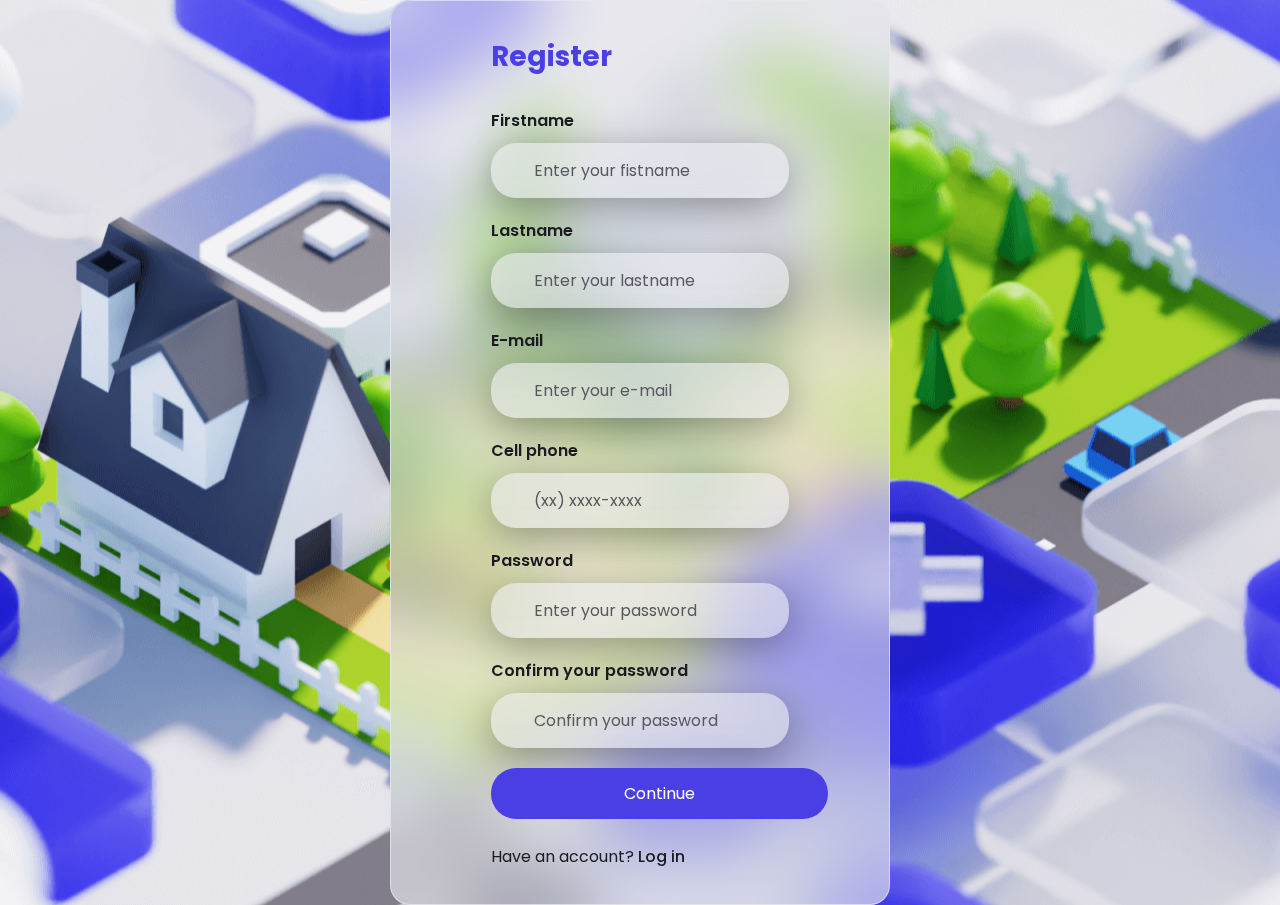
==== cadastro.html @ bddb24da "Criei uma página de cadastro" ====
<!DOCTYPE html>
<html lang="pt-br">

<head>
  <meta charset="UTF-8">
  <meta http-equiv="X-UA-Compatible" content="IE=edge">
  <meta name="viewport" content="width=device-width, initial-scale=1.0">
  <link rel="stylesheet" href="/css/style.css">
  <title>Formulário</title>
</head>

<body>
  <div class="container">
    <div class="form">
      <form action="#">
        <div class="form-header">
          <div class="title">
            <h1>Register</h1>
          </div>


        </div>

        <div class="input-group">
          <div class="textfield">
            <label for="firstname">Firstname</label>
            <input id="firstname" type="text" name="firstname" placeholder="Enter your fistname" required>
          </div>

          <div class="textfield">
            <label for="lastname">Lastname</label>
            <input id="lastname" type="text" name="lastname" placeholder="Enter your lastname" required>
          </div>
          <div class="textfield">
            <label for="email">E-mail</label>
            <input id="email" type="email" name="email" placeholder="Enter your e-mail" required>
          </div>

          <div class="textfield">
            <label for="number">Cell phone</label>
            <input id="number" type="tel" name="number" placeholder="(xx) xxxx-xxxx" required>
          </div>

          <div class="textfield">
            <label for="password">Password</label>
            <input id="password" type="password" name="password" placeholder="Enter your password" required>
          </div>


          <div class="textfield">
            <label for="confirmPassword">Confirm your password</label>
            <input id="confirmPassword" type="password" name="confirmPassword" placeholder="Confirm your password" required>
          </div>

        </div>


    </div>

    <div class="btn-continue">
      <button>Continue</button>
    </div>
    <br>
    <span>Have an account?<a href="/index.html"> Log in</a></span>

    </form>
  </div>
  </div>
</body>

</html>
---- css/style.css ----
@import url("https://fonts.googleapis.com/css2?family=Poppins:wght@400;500;600&display=swap");

* {
  margin: 0px;
  padding: 0px;
  box-sizing: border-box;
  font-family: "Poppins", sans-serif;
}

:root {
  ---second-color: hsl(244, 12%, 12%);
  --black-color: hsl(0, 0%, 0%);
  --principal-color: #4a3fe4;
}

body {
  background-image: url(/assets/bg-login.png);
  display: block;
  width: 100%;
  min-height: 100vh;
  background-position: center;
  background-repeat: no-repeat;
  display: flex;
  align-items: center;
  justify-content: center;
}

.container {
  display: block;
  width: 100%;
  max-width: 500px;
  /* background-color: transparent; */
  background-color: hsla(244, 16%, 92%, 0.6);
  backdrop-filter: blur(30px);
  /* border: solid #fff; */
  border: 2px solid hsla(244, 16%, 92%, 0.75);
  border-width: 0.2px;
  border-radius: 20px;
  padding: 35px 100px;
}

h1 {
  color: var(--principal-color);
  font-size: 28px;
  padding-bottom: 15px;
  align-items: center;
}

strong {
  color: hsl(244, 12%, 12%);
  font-family: Poppins, sans-serif;
  letter-spacing: normal;
}

p {
  color: hsl(244, 12%, 12%);
  font-size: 15px;
}

.textfield {
  display: flex;
  flex-direction: column;
  align-items: flex-start;
  justify-content: center;
  margin: 15px 0px;
  position: relative;
  margin-bottom: 20px;
}

.textfield > input {
  display: flex;
  width: 100%;
  border: none;
  border-radius: 25px;
  padding: 15px;
  background: transparent;
  backdrop-filter: blur(10px);
  color: #59585f;
  font-size: 12pt;
  box-shadow: 0px 10px 40px #00000056;
  outline: none;
  box-sizing: border-box;
  padding-left: 43px; /* Espaço à esquerda para o ícone */
}

.textfield > label {
  color: #1b1b22;
  margin-bottom: 10px;
  font-weight: 600;
  font-size: 16px;
}

.textfield > input::placeholder {
  color: #59585f;
}

.login_forgot_check-box {
  display: flex;
  justify-content: space-between;
  padding-bottom: 15px;
}

.login__check-box {
  font-size: 13px;
  padding: 5px 15px;
  color: hsl(244, 12%, 12%);
  font-weight: 500;
}

.forgot {
  font-size: 13px;
  padding: 5px 15px;
  color: hsl(244, 12%, 12%);
}

button {
  background-color: #4a3fe4;
  color: #fff;
  backdrop-filter: blur(10px);
  border-radius: 25px;
  justify-content: center;
  border: solid transparent;
  font-size: 12pt;
  padding: 10px 130px;
}

span {
  color: hsl(244, 12%, 12%);
}

a {
  text-decoration: none;
  color: hsl(244, 12%, 12%);
  font-weight: 500;
}

.textfield > input:hover {
  border: #4a3fe4 solid 2px;
}

button:hover {
  background-color: #3e35d1; /* tom mais escuro do roxo */
  cursor: pointer;
}

.textfield > input:focus {
  border: #4a3fe4 solid 2px;
  box-shadow: 0px 0px 10px rgba(74, 63, 228, 0.5);
}

.textfield i {
  color: hsl(244, 12%, 12%);
  font-weight: 600;
  font-size: 15px;
  position: absolute;
  left: 15px; /* Ajuste a posição do ícone à esquerda do input */
  top: 65%; /* Ajuste ligeiro para o ícone descer um pouco */
  transform: translateY(-50%); /* Mantém a centralização do ícone */
  margin: 0px 8px;
}
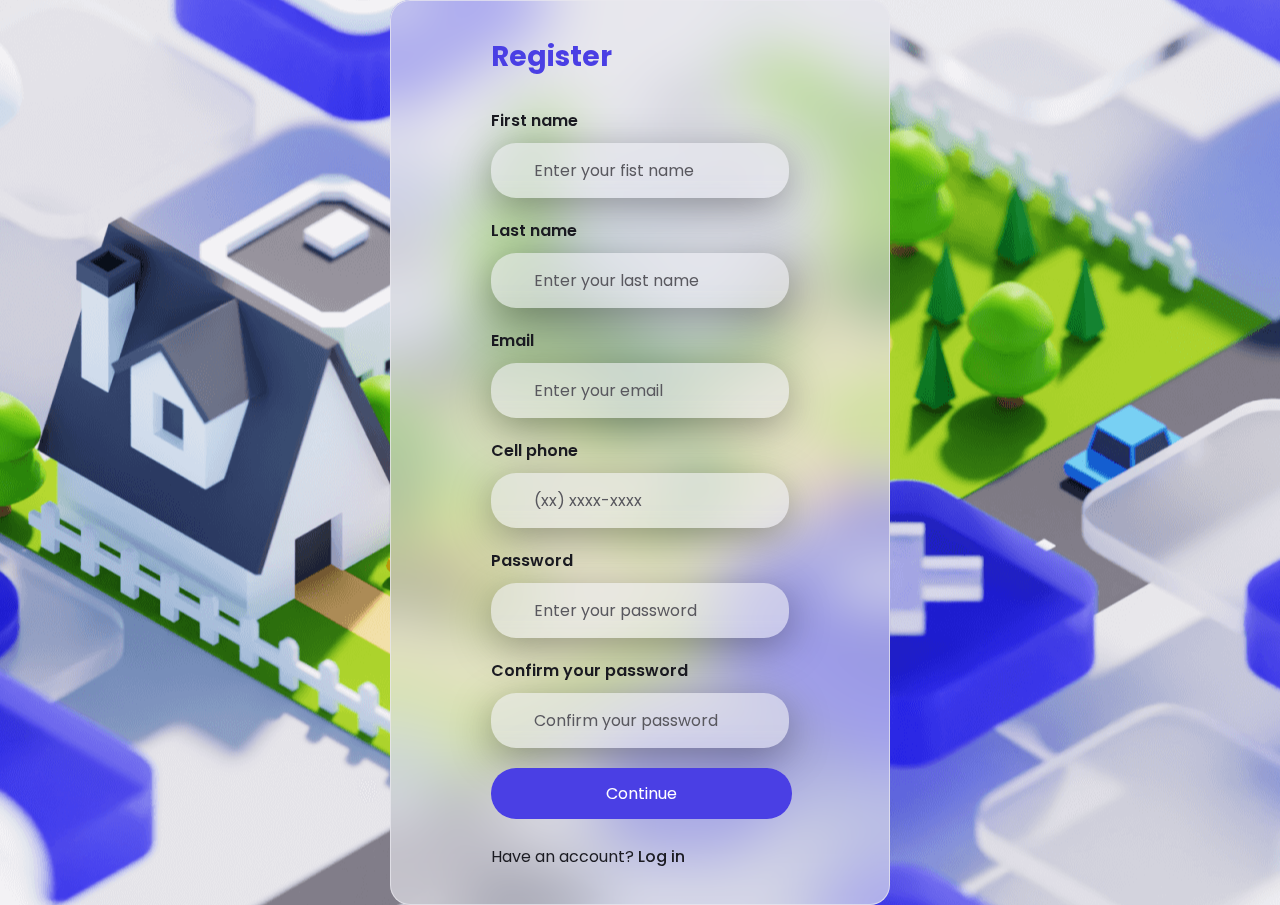
==== commit bac2c696: "alteração do label na página cadastro" ====
--- a/cadastro.html
+++ b/cadastro.html
@@ -23,17 +23,17 @@
 
         <div class="input-group">
           <div class="textfield">
-            <label for="firstname">Firstname</label>
-            <input id="firstname" type="text" name="firstname" placeholder="Enter your fistname" required>
+            <label for="firstname">First name</label>
+            <input id="firstname" type="text" name="firstname" placeholder="Enter your fist name" required>
           </div>
 
           <div class="textfield">
-            <label for="lastname">Lastname</label>
-            <input id="lastname" type="text" name="lastname" placeholder="Enter your lastname" required>
+            <label for="lastname">Last name</label>
+            <input id="lastname" type="text" name="lastname" placeholder="Enter your last name" required>
           </div>
           <div class="textfield">
-            <label for="email">E-mail</label>
-            <input id="email" type="email" name="email" placeholder="Enter your e-mail" required>
+            <label for="email">Email</label>
+            <input id="email" type="email" name="email" placeholder="Enter your email" required>
           </div>
 
           <div class="textfield">
--- a/css/style.css
+++ b/css/style.css
@@ -158,3 +158,7 @@
   transform: translateY(-50%); /* Mantém a centralização do ícone */
   margin: 0px 8px;
 }
+
+.btn-continue > button {
+  padding: 10px 112px;
+}
